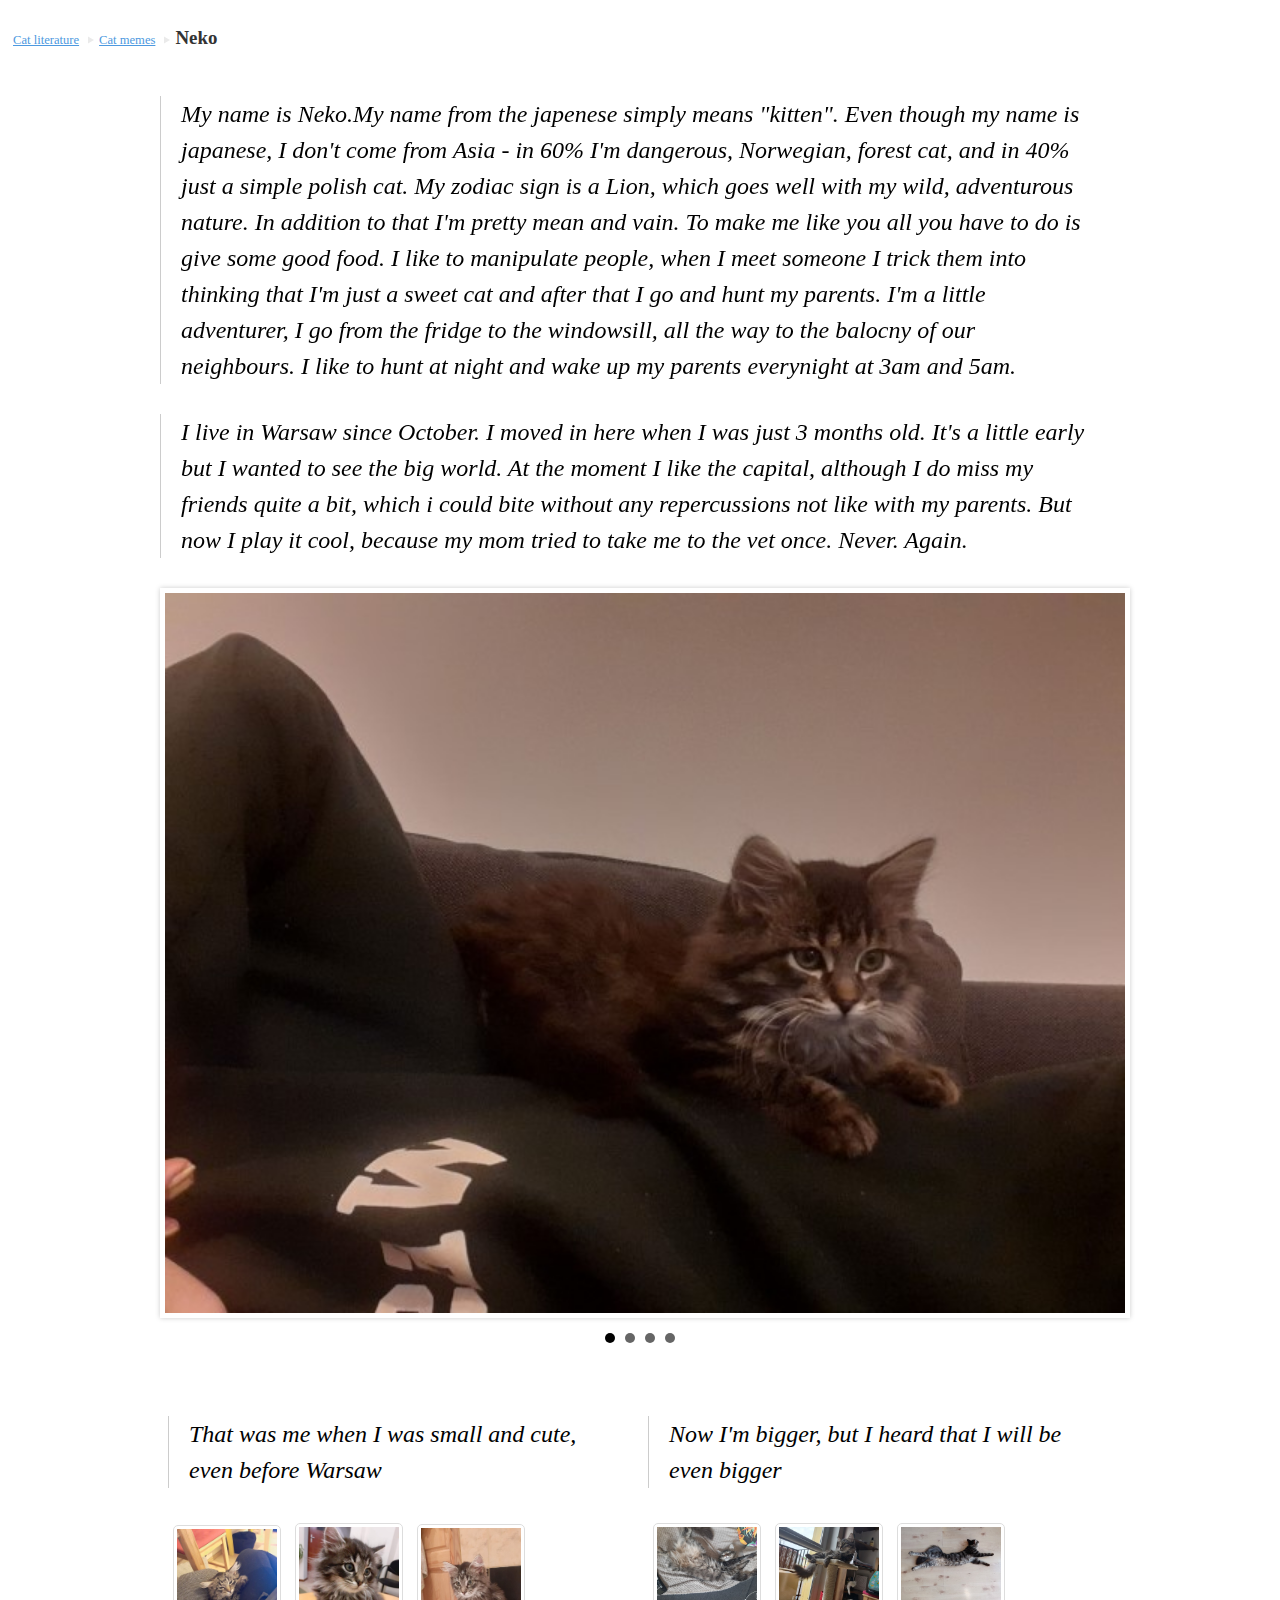
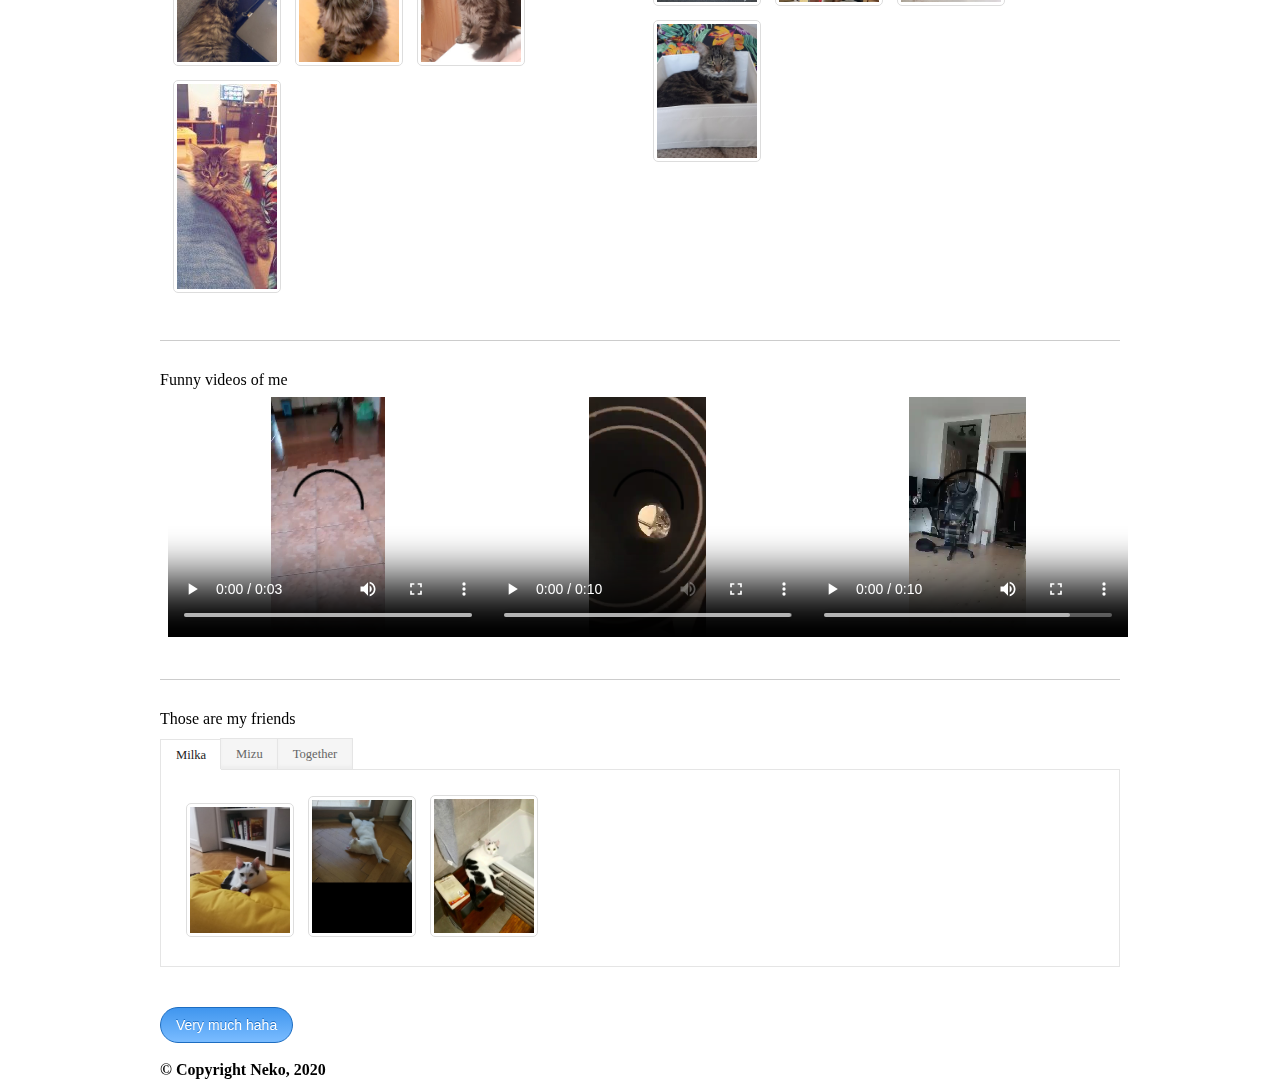
==== src/main/resources/static/indexen.html @ a4380b23 "First commit" ====
﻿<!DOCTYPE html>
<html lang="en">
<head>
	<!-- META -->
	<title>Neko - the adult cat</title>
	<meta charset="UTF-8">
	<meta name="viewport" content="width=device-width, initial-scale=1.0"/>
	<meta name="description" content="" />
	

	</head>
	<body>
	<ul class="breadcrumbs">
<li><a href="https://www.koty.pl/ksiazki-o-kotach/">Cat literature</a></li>
<li><a href="https://kwejk.pl/kategoria/koty">Cat memes</a></li>
<li><a href=""><h5>Neko</h5></a></li>
</ul>





<div class="grid">
<blockquote>
<p>
My name is Neko.My name from the japenese simply means "kitten". Even though my name is japanese, I don't come from Asia - in 60% I'm dangerous, Norwegian, forest cat, and in 40% just a simple polish cat.
My zodiac sign is a Lion, which goes well with my wild, adventurous nature. In addition to that I'm pretty mean and vain. To make me like you all you have to do is give some good food.
I like to manipulate people, when I meet someone I trick them into thinking that I'm just a sweet cat and after that I go and hunt my parents.
I'm a little adventurer, I go from the fridge to the windowsill, all the way to the balocny of our neighbours.
I like to hunt at night and wake up my parents everynight at 3am and 5am.

</p>
</blockquote>




<blockquote>
<p>I live in Warsaw since October. I moved in here when I was just 3 months old. It's a little early but I wanted to see the big world.
At the moment I like the capital, although I do miss my friends quite a bit, which i could bite without any repercussions not like with my parents.
But now I play it cool, because my mom tried to take me to the vet once.
Never. Again.
</p>
</blockquote>




<ul class="slideshow">
<li><img src="slide3.jpg" alt="Kotek" width="550" height="350" /></li>
<li><img src="c3.jpg" alt="Kotek"  width="550" height="350" /></li>
<li><img src="c2.jpg" alt="Kotek" width="550" height="350" /></li>
<li><img src="c6.jpg" alt="Kotek" width="550" height="350" /></li>
</ul>

	<div class="col_6">
	
	<blockquote>
<p>
That was me when I was small and cute, even before Warsaw
</p>
</blockquote>
	
	
	<div class="gallery">
<a href="small1.jpg"><img src="small1.jpg" alt="Kotek" width="100" height="100" /></a>
<a href="small2.jpg"><img src="small2.jpg" alt="Kotek" width="100" height="100" /></a>
<a href="small3.jpg"><img src="small3.jpg" alt="Kotek" width="100" height="100" /></a>
<a href="small4.jpg"><img src="small4.jpg" alt="Kotek" width="100" height="100" /></a>

</div>
	
	
	</div>
<div class="col_6">
<blockquote>
<p>
Now I'm bigger, but I heard that I will be even bigger
</p>
</blockquote>



	<div class="gallery">
<a href="c6.jpg"><img src="c6.jpg" alt="Kotek"  width="100" height="100" /></a>
<a href="c2.jpg"><img src="c2.jpg" alt="Kotek" width="100" height="100" /></a>
<a href="c3.jpg"><img src="c3.jpg" alt="Kotek" width="100" height="100" /></a>
<a href="c5.jpg"><img src="c5.jpg" alt="Kotek" width="100" height="100" /></a>
</div>

</div>


<hr class="alt1" />

<div class="headline">Funny videos of me</div>
<div class="col_4">
	<video width="320" height="240" controls>
		<source src="video1.mp4" type="video/mp4"></video>

</div>
<div class="col_4"><video width="320" height="240" controls>
  <source src="video2.mp4" type="video/mp4"></video>

  </div>
<div class="col_4">
	<video width="320" height="240" controls>
  <source src="video3.mp4" type="video/mp4"></video>

  </div>

<hr class="alt1" />
<div class="headline">
  Those are my friends
  </div>
  <ul class="tabs left">
<li><a href="#tabr1">Milka</a></li>
<li><a href="#tabr2">Mizu</a></li>
<li><a href="#tabr3">Together</a></li>
</ul>

<div id="tabr1" class="tab-content">
	<div class="gallery">
<a href="milka1.jpg"><img src="milka1.jpg" alt="Kotek" width="100" height="100" /></a>
<a href="milka2.jpg"><img src="milka2.jpg" alt="Kotek" width="100" height="100" /></a>
<a href="milka3.jpg"><img src="milka3.jpg" alt="Kotek" width="100" height="100" /></a>

</div>

</div>
<div id="tabr2" class="tab-content">
<div class="gallery">
<a href="mizu1.jpg"><img src="mizu1.jpg" alt="Kotek" width="100" height="100" /></a>
<a href="mizu2.jpg"><img src="mizu2.jpg" alt="Kotek" width="100" height="100" /></a>
<a href="mizu3.jpg"><img src="mizu3.jpg" alt="Kotek" width="100" height="100" /></a>

</div>

</div>
<div id="tabr3" class="tab-content">
<div class="gallery">
<a href="razem1.jpg"><img src="razem1.jpg" alt="Kotek" width="100" height="100" /></a>
<a href="razem2.jpg"><img src="razem2.jpg" alt="Kotek" width="100" height="100" /></a>
<a href="razem3.jpg"><img src="razem3.jpg" alt="Kotek" width="100" height="100" /></a>

</div>
</div>




<div class="headline"><button class="tooltip medium blue pill" data-content="#tooltipcontentID" data-action="click">Very much haha</button> </div>
<div class="tooltip-content" id="tooltipcontentID"><h5>The end? Already?</h5>
<img src="haha1.jpg" alt="Kitten" width="180" height="150" />
</div>

	<!-- Cookie Consent by https://www.FreePrivacyPolicy.com -->
	<script  src="//www.freeprivacypolicy.com/public/cookie-consent/4.0.0/cookie-consent.js" charset="UTF-8"></script>
	<script  charset="UTF-8">
document.addEventListener('DOMContentLoaded', function () {
cookieconsent.run({"notice_banner_type":"headline","consent_type":"implied","palette":"light","language":"en","page_load_consent_levels":["strictly-necessary","functionality","tracking","targeting"],"notice_banner_reject_button_hide":false,"preferences_center_close_button_hide":false});
});
</script>

	<noscript>Cookie Consent by <a href="https://www.FreePrivacyPolicy.com/free-cookie-consent/" rel="nofollow noopener">FreePrivacyPolicy.com</a></noscript>
	<!-- End Cookie Consent -->

	<footer>
       <div class="footer"> <b>   © Copyright Neko, 2020</b></div>


     </footer>
</div> <!-- End Grid -->

</body>
<!-- CSS -->
<link rel="stylesheet" type="text/css" href="css/kickstart.css" media="all" />
<link rel="stylesheet" type="text/css" href="style.css" media="all" />

<!-- Javascript -->
<script src="https://ajax.googleapis.com/ajax/libs/jquery/1.9.1/jquery.min.js" defer></script>
<script src="js/kickstart.js" defer></script>
</html>
---- src/main/resources/static/css/kickstart.css ----
/*
	99Lime.com HTML KickStart by Joshua Gatcke
	kickstart.css

	Don't edit the file if you want HTML KickStart to be upgradeable.
	Instead, copy any CSS selectors you want to modify to your style.css file.

	// Colors
	blue: #4D99E0;
*/
/*---------------------------------
	IMPORTS
-----------------------------------*/
@import url(kickstart-buttons.css);
@import url(kickstart-forms.css);
@import url(kickstart-grid.css);
@import url(jquery.fancybox-1.3.4.css);
@import url(kickstart-slideshow.css);
@import url(tiptip.css);


/*---------------------------------
	HTML ELEMENTS
-----------------------------------*/
*{
-webkit-box-sizing: border-box; /* Safari/Chrome, other WebKit */
-moz-box-sizing: border-box;    /* Firefox, other Gecko */
box-sizing: border-box;         /* Opera/IE 8+ */
}
a{color:#4D99E0;outline:0;}
a:active{color:inherit;}
a:visited{}
a:hover{}
a img{border:0;}
a [class^="icon-"]{color:inherit;text-decoration:none;}
strong,b{color:#000;font-weight:bold;}
strike{}
em,i{}
.hide{display:none;}
.show{display:block;}

/*---------------------------------
	UTILITY
-----------------------------------*/
.center{text-align:center;}
.left{text-align:left;}
.right{text-align:right;}

/*---------------------------------
	HR
-----------------------------------*/
hr{clear:both;border-bottom:0;border-top:1px dotted #ccc;border-right:0;border-left:0;margin:30px 0;min-height: 0;height:1px;}
hr.alt1{border-style: solid;}
hr.alt2{border-style: dashed;}

/*---------------------------------
	HTML5 ELEMENTS (shim)
-----------------------------------*/
article,aside,details,figcaption,figure,
footer,header,hgroup,menu,nav,section {
display:block;
}

/*---------------------------------
	HEADINGS
-----------------------------------*/
h1,h2,h3,h4,h5,h6{
font-weight:bold;
line-height:140%;
}

h1{
font-size:3.5em;
margin:10px 0 10px 0;
}

h2{
font-size:3em;
margin:10px 0 10px 0;
}

h3{
font-size:2.5em;
margin:10px 0 10px 0;
line-height:130%;
}

h4{
font-size:2em;
margin:10px 0 10px 0;
}

h5{
font-size:1.5em;
margin:10px 0 10px 0;
}

h6{
font-size:1.2em;
margin:10px 0 5px 0;
}

/*---------------------------------
	PARAGRAPHS
-----------------------------------*/
p{
margin:10px 0;
}

/*---------------------------------
	BLOCKQUOTES
-----------------------------------*/
blockquote{
font-size:1.5em;
line-height:1.5em;
font-style: italic;
margin:30px 30px 30px 0;
padding:0 0 0 20px;
border-left:1px solid #ccc;
}

	blockquote span{font-size:0.7em;display:block;}
	blockquote.small{font-size:1.2em;}

/*---------------------------------
	LISTS
-----------------------------------*/
ul, ol{
padding:0;
margin:0 0 20px 25px;
}

li{
padding:5px 0;
margin:0;
}

ul.list-unstyled{
padding:0;
margin:0 0 20px 0;
}

ul.list-unstyled li{
padding:5px 0;
margin:0;
list-style-type:none;

}
	
ul.alt{
padding:0;
margin:0 0 20px 0;
}

ul.alt li{
list-style-type:none;
border-top:1px dotted #ccc;
border-bottom:1px dotted #ccc;
margin:0 0 -1px 0;
background:url(img/icon-arrow-right.png) no-repeat 5px 0.7em;
padding-left:20px;
}

ul.icons{
margin:0 0 20px 0;
padding:0;
}

ul.icons li{
list-style-type:none;
margin:0;
padding:5px 0;
}

/*---------------------------------
	PRE & CODE
-----------------------------------*/
code{
font-family: Consolas, "Andale Mono WT", "Andale Mono", "Lucida Console", "Lucida Sans Typewriter", "DejaVu Sans Mono", "Bitstream Vera Sans Mono", "Liberation Mono", "Nimbus Mono L", Monaco, "Courier New", Courier, monospace;
font-size:0.9em;
border:1px solid lightblue;
padding:3px;
-moz-border-radius:3px;
-webkit-border-radius:3px;
border-radius:3px;
color:#518BAB;
}

pre{
white-space: pre-wrap;       /* css-3 */
white-space: -moz-pre-wrap !important;  /* Mozilla, since 1999 */
white-space: -pre-wrap;      /* Opera 4-6 */
white-space: -o-pre-wrap;    /* Opera 7 */
word-wrap: break-word;       /* Internet Explorer 5.5+ */
margin: 0 0 0 0;
padding:5px 5px 3px 5px;
background:#fff;
-moz-border-radius:5px;
-webkit-border-radius:5px;
border-radius:5px;
-webkit-box-shadow:inset 0 0 7px rgba(0,0,0,0.2);
-moz-box-shadow:inset 0 0 7px rgba(0,0,0,0.2);
box-shadow:inset 0 0 7px rgba(0,0,0,0.2);
padding:10px;
margin:0 0;
border:1px solid #ddd;
font-family: Consolas, "Andale Mono WT", "Andale Mono", "Lucida Console", "Lucida Sans Typewriter", "DejaVu Sans Mono", "Bitstream Vera Sans Mono", "Liberation Mono", "Nimbus Mono L", Monaco, "Courier New", Courier, monospace;
font-size:0.9em;
}

/*---------------------------------
	TABLES
-----------------------------------*/
table{width:100%;margin:0 0 10px 0;text-align:left;border-collapse: collapse;}
	thead, tbody{margin:0;padding:0;}
	th, td{padding:7px 10px;font-size:0.9em;border-bottom:1px dotted #ddd;text-align:left;}
	thead th{font-size:0.9em;padding:3px 10px;border-bottom:1px solid #ddd;}
	tbody tr.last th,
	tbody tr.last td{border-bottom:0;}

/* striped */
table.striped{}
	table.striped tr.alt{background:#f5f5f5;}
	table.striped thead th{background:#fff;}
	table.striped tbody th{background:#f5f5f5;text-align:right;padding-right:15px;border-right:1px dotted #e5e5e5;}
	table.striped tbody tr.alt th{background:#efefef;}

/* tight */
table.tight{}
	table.tight th, .tight td{padding:2px 10px;}

/* sortable */
table.sortable{border:1px solid #ddd;}
	table.sortable thead th{cursor: pointer;position:relative;top:0;left:0;border-right:1px solid #ddd;}
	table.sortable thead th:hover{background:#efefef;}
	table.sortable span.arrow{border-style:solid;border-width:5px;
	display:block;position:absolute;top:50%;right:5px;font-size:0;
	border-color:#ccc transparent transparent transparent;
	line-height:0;height:0;width:0;margin-top:-2px;}
	table.sortable span.arrow.up{border-color:transparent transparent #ccc transparent;margin-top:-7px;}

/*---------------------------------
	TABS
-----------------------------------*/
ul.tabs{
margin:10px 0 -1px 0;
padding:0;
width:100%;
border-bottom:1px solid #e5e5e5;
float:left;
font-size:0;
}

	ul.tabs.left{text-align:left;}
	ul.tabs.center{text-align:center;}
	ul.tabs.right{text-align:right;}
	ul.tabs.right li{margin:0 0 0 -2px;}

	ul.tabs li{
	font-size:14px;
	list-style-type:none;
	margin:0 -2px 0 0;
	padding:0;
	display:inline-block;
	*display:inline;/*IE ONLY*/
	position:relative;
	top:0;
	left:0;
	*top:1px;/*IE 7 ONLY*/
	zoom:1;
	}

	ul.tabs li a{
	text-decoration:none;
	color:#666;
	display:inline-block;
	padding:9px 15px;
	position: relative;
	top:0;
	left:0;
	line-height:100%;
	background:#f5f5f5;
	-webkit-box-shadow: inset 0 -3px 3px rgba(0,0,0,0.03);
	-moz-box-shadow: inset 0 -3px 3px rgba(0,0,0,0.03);
	box-shadow: inset 0 -3px 3px rgba(0,0,0,0.03);
	border:1px solid #e5e5e5;
	border-bottom:0;
	font-size:0.9em;
	zoom:1;
	}

	ul.tabs li a:hover{
	background:#fff;
	}

	ul.tabs li.current a{
	position:relative;
	top:1px;
	left:0;
	background:#fff;
	-webkit-box-shadow: none;
	-moz-box-shadow: none;
	box-shadow: none;
	color:#222;
	}

	.tab-content{
	border:1px solid #efefef;
	border:1px solid #e5e5e5;
	background:#fff;
	clear:both;
	padding:20px;
	margin:0 0 40px 0;
	}


/*---------------------------------
	BREADCRUMBS
-----------------------------------*/
ul.breadcrumbs{
margin:10px 0;
padding:0;
line-height:0%;
font-size:0;
}

	ul.breadcrumbs li{
	list-style-type:none;
	margin:0;
	padding:0;
	display:inline-block;
	*display:inline; /* IE ONLY*/
	position:relative;
	zoom:1;
	line-height:100%;
	font-size:14px; /* 0.8em default to override font-size:0; on parent*/
	}

	ul.breadcrumbs li a{
	display:inline-block;
	*display:inline; /* IE ONLY*/
	position:relative;
	padding:5px 15px 5px 5px;
	font-size:0.9em;
	zoom:1;
	margin:0;
	background:url(img/icon-arrow-right.png) no-repeat right center;
	}

	ul.breadcrumbs li.last a{
	color:#333;
	cursor: default;
	text-decoration:none;
	background:none;
	}

	ul.breadcrumbs li.last a:hover{
	text-decoration:none;
	}

	/* Alternative Style */
	ul.breadcrumbs.alt1{
	border:1px solid transparent;
	font-size:0;
	}

	ul.breadcrumbs.alt1 li a{
	padding:10px 25px 10px 15px;
	background:url(img/breadcrumbs-bg.gif) no-repeat right center;
	text-decoration:none;
	border-top:1px solid #efefef;
	border-bottom:1px solid #efefef;
	font-size:12px;
	}

	ul.breadcrumbs.alt1 a:hover{
	text-decoration:underline;
	}

	ul.breadcrumbs.alt1 li.first a{
	border-left:1px solid #efefef;
	}

	ul.breadcrumbs.alt1 li.last a{
	background:none;
	border-right:1px solid #efefef;
	}

/*---------------------------------
	IMAGES
-----------------------------------*/
/*
	for img .style1, .style2, .style3
	view js/kickstart.js Image Style Helpers
*/
img{
margin:0;
padding:0;
display:inline-block;
position:relative;
zoom:1;
vertical-align: bottom;
}

	img.align-left, .img-wrap.align-left{float:left;margin:0 10px 5px 0;}
	img.align-right, .img-wrap.align-right{float:right;margin:0 0 5px 10px;}
	img.full-width{clear:both;display:block;width:100%;height:auto;margin:0 0 10px 0;}

	div.caption{
	background:#f5f5f5;
	border:1px solid #ddd;
	padding:3px;
	max-width:100%;
	display:inline-block;
	height:auto;
	}

		div.caption img{
		display:block;
		padding:0;
		margin:0;
		width:100%;
		height:auto;
		}

		div.caption span{
		display:block;
		margin-top:3px;
		font-size:0.8em;
		color:#666;
		padding:0px 5px;
		}

	.gallery{}

		.gallery a{
		display:inline-block;
		position:relative;
		border:1px solid #ddd;
		background:#fff;
		padding:3px;
		margin:5px;
		-moz-border-radius:5px;
		-webkit-border-radius:5px;
		border-radius:5px;
		}

		.gallery a img{
		display: block;
		position: relative;
		margin:0;
		padding:0;
		}

/*---------------------------------
	SLIDESHOW2
-----------------------------------*/
.slideshow-wrap{
clear:both;
margin:0;
padding:0;
position:relative;
top:0;
left:0;
overflow:hidden;
clear:both;
}

	.slideshow-inner{
	overflow:hidden;
	clear:both;
	position:relative;
	top:0;
	left:0;
	border:1px solid #efefef;
	}

	.slideshow{
	clear:both;
	margin:0;
	padding:0;
	width:auto;
	height:auto;
	overflow:hidden;
	}

		.slideshow li{
		list-style-type:none;
		margin:0;
		padding:0;
		float:left;
		display:block;
		}

			.slideshow img{vertical-align: bottom;}

	.slideshow-buttons{
	text-align:right;
	margin:3px 0 0 0;
	padding:0;
	}

		.slideshow-buttons li{display:inline;position:relative;top:0;left:0;line-height:100%;margin:0;padding:0;}
		.slideshow-buttons li.current a{background:#ddd;}

		.slideshow-buttons a{
		display:inline;
		position:relative;
		top:0;
		left:0;
		padding:1px 3px;
		margin:0 1px;
		line-height:100%;
		border:1px solid #efefef;
		text-decoration:none;
		font-size:0.8em;
		}
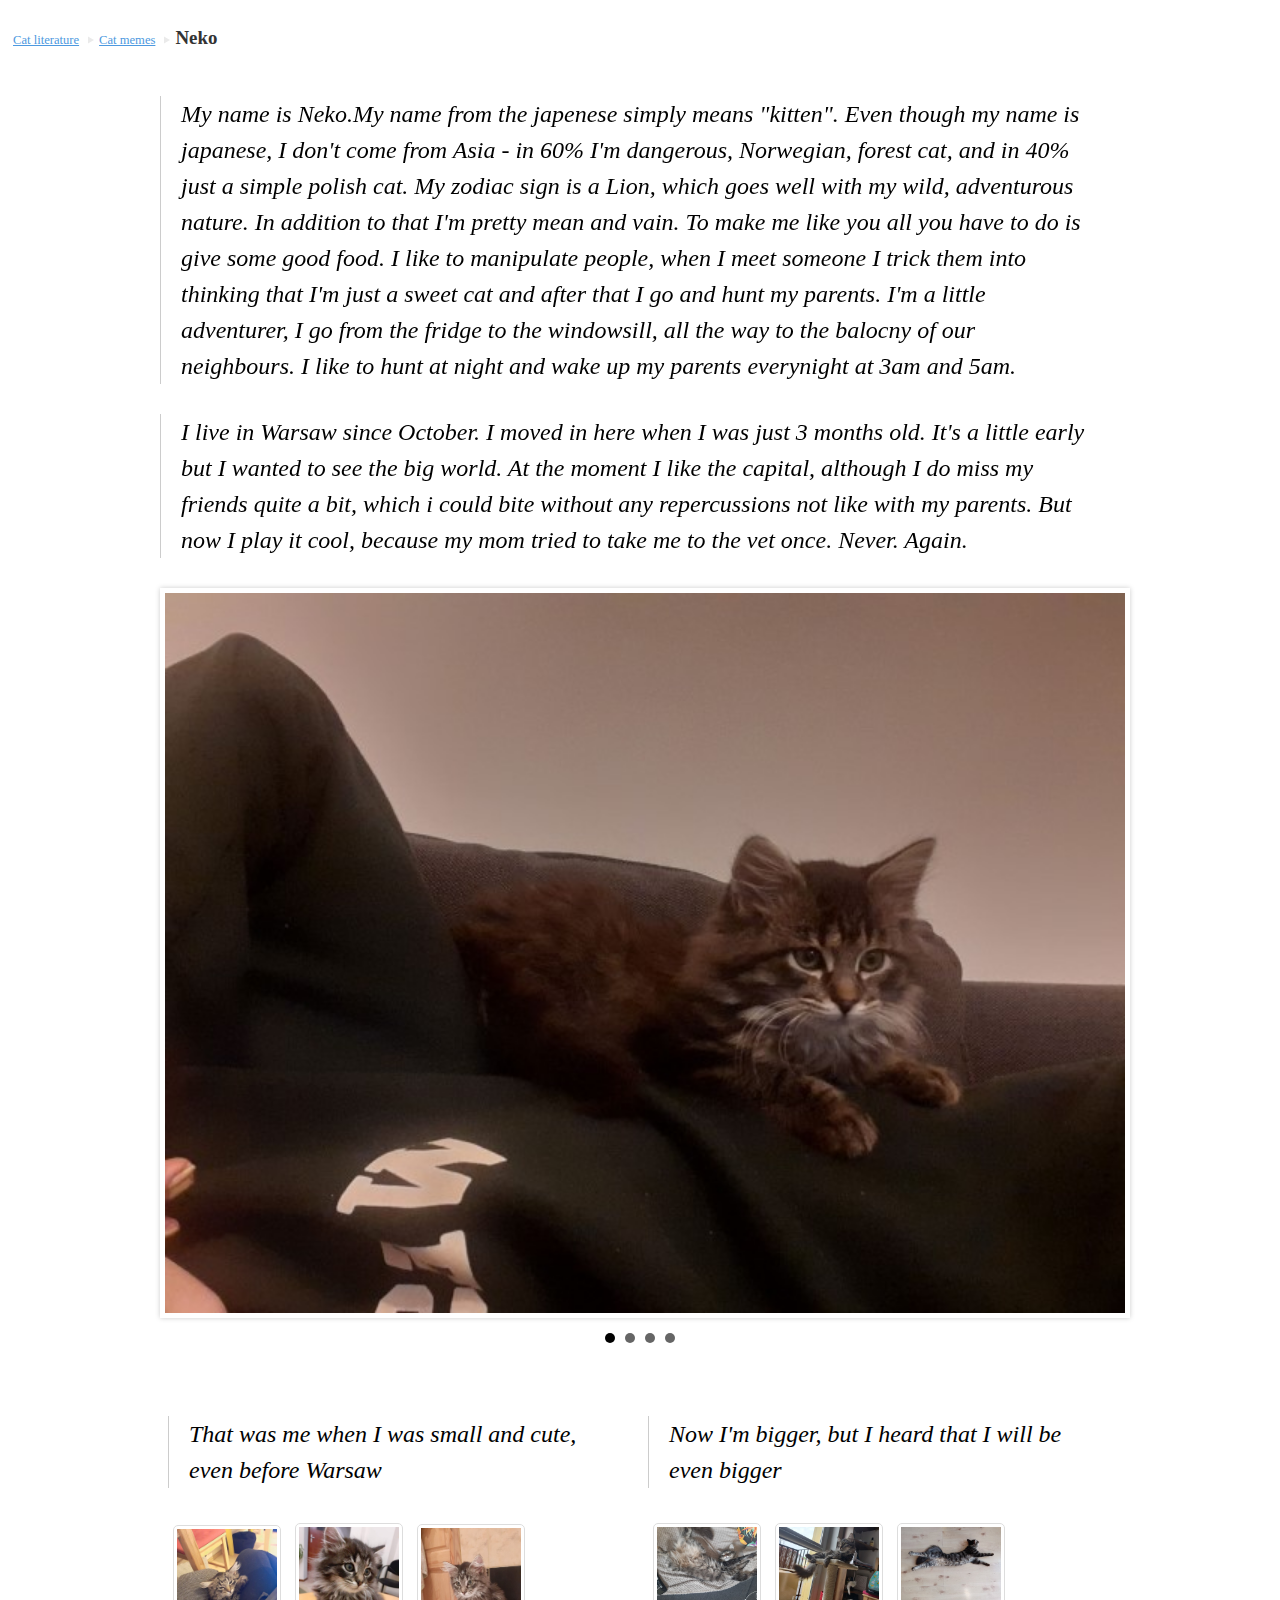
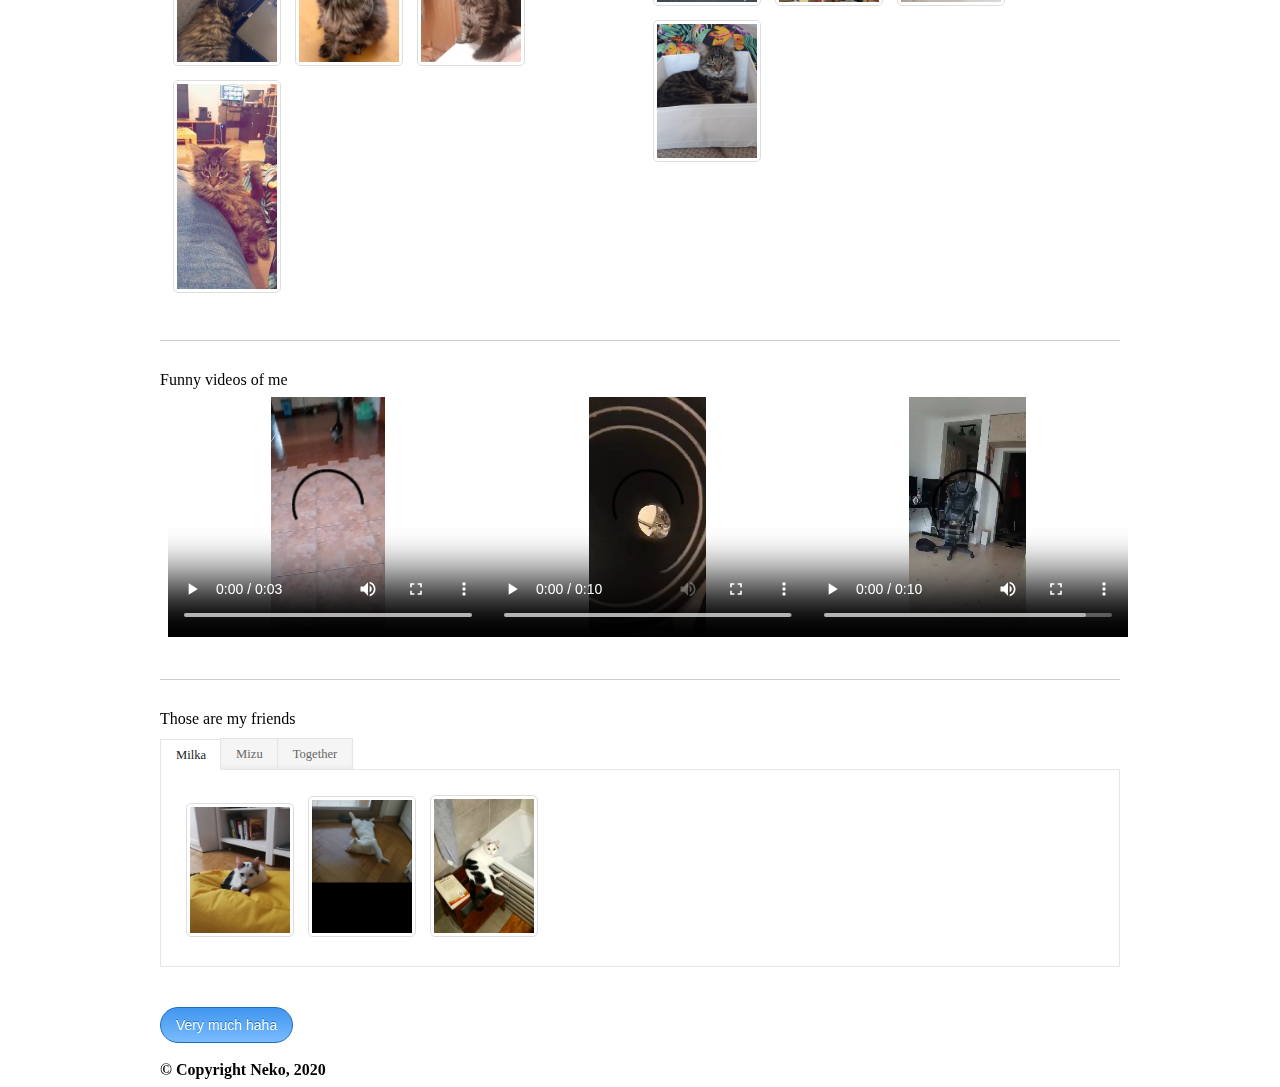
==== commit e1f0449f: "Update indexen.html" ====
--- a/src/main/resources/static/indexen.html
+++ b/src/main/resources/static/indexen.html
@@ -155,8 +155,8 @@
 </div>
 
 	<!-- Cookie Consent by https://www.FreePrivacyPolicy.com -->
-	<script  src="//www.freeprivacypolicy.com/public/cookie-consent/4.0.0/cookie-consent.js" charset="UTF-8"></script>
-	<script  charset="UTF-8">
+	<script  src="//www.freeprivacypolicy.com/public/cookie-consent/4.0.0/cookie-consent.js" ></script>
+	<script  >
 document.addEventListener('DOMContentLoaded', function () {
 cookieconsent.run({"notice_banner_type":"headline","consent_type":"implied","palette":"light","language":"en","page_load_consent_levels":["strictly-necessary","functionality","tracking","targeting"],"notice_banner_reject_button_hide":false,"preferences_center_close_button_hide":false});
 });
@@ -171,8 +171,6 @@
 
      </footer>
 </div> <!-- End Grid -->
-
-</body>
 <!-- CSS -->
 <link rel="stylesheet" type="text/css" href="css/kickstart.css" media="all" />
 <link rel="stylesheet" type="text/css" href="style.css" media="all" />
@@ -180,4 +178,6 @@
 <!-- Javascript -->
 <script src="https://ajax.googleapis.com/ajax/libs/jquery/1.9.1/jquery.min.js" defer></script>
 <script src="js/kickstart.js" defer></script>
+</body>
+
 </html>
